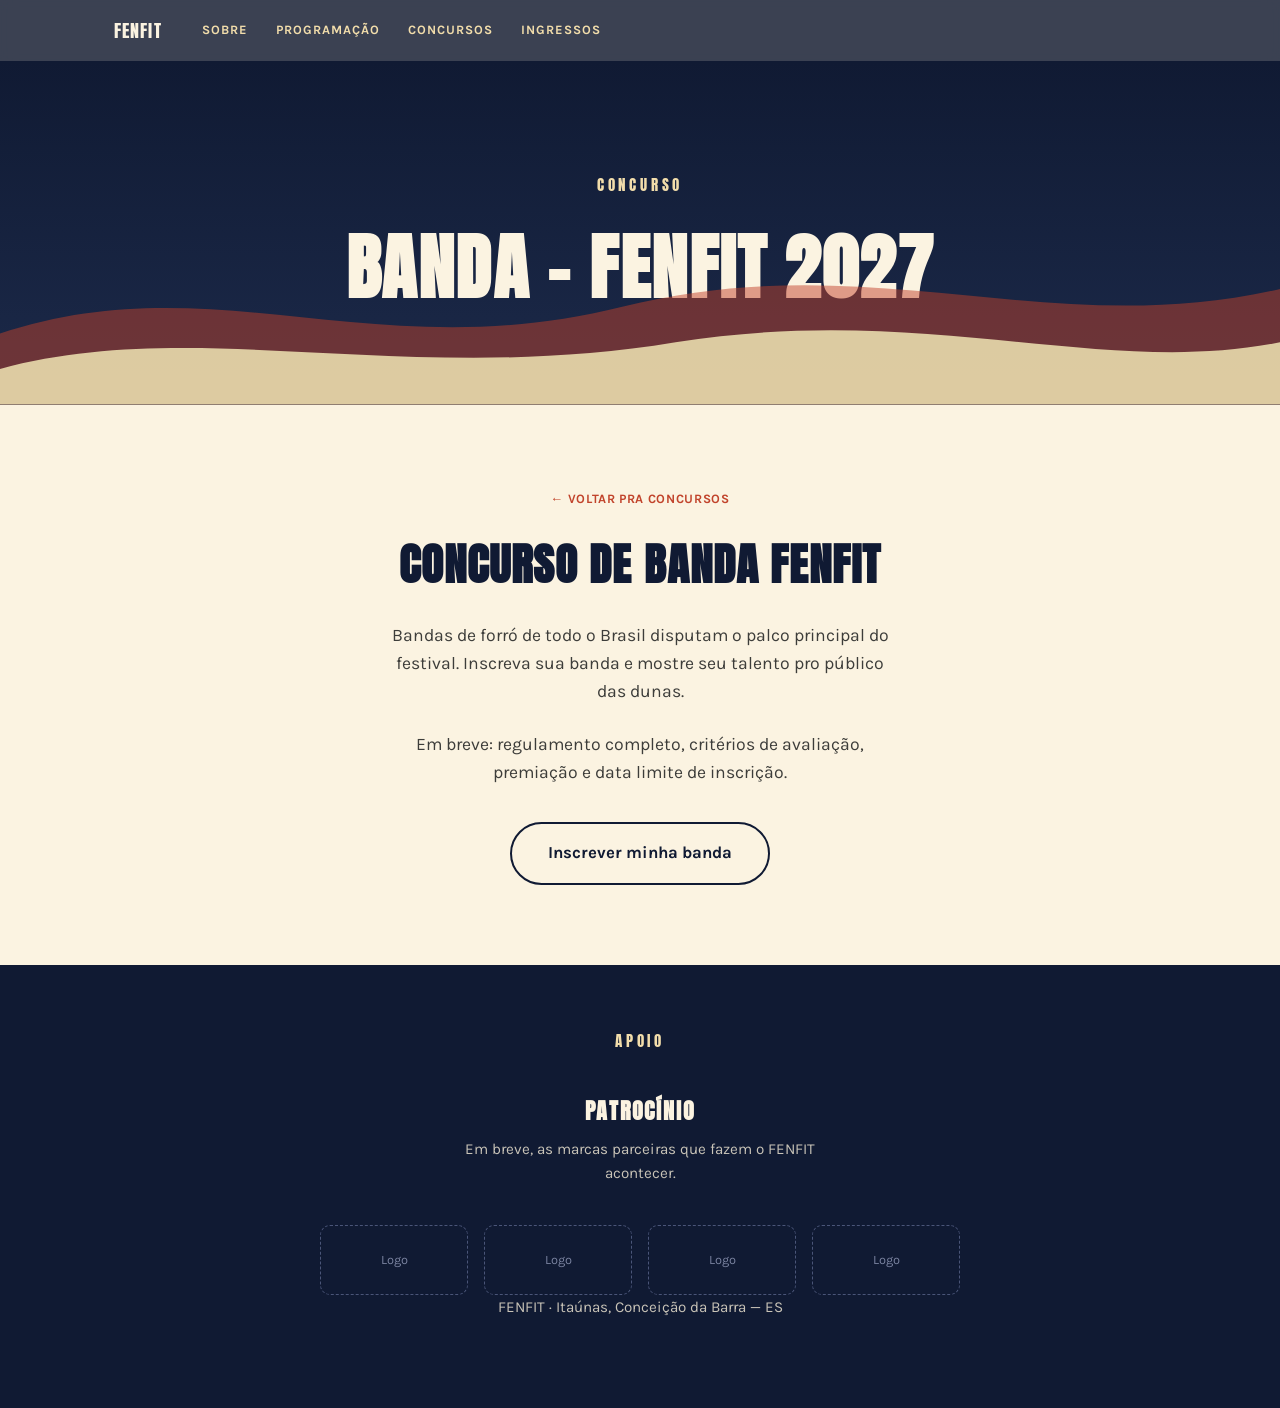
==== concurso-banda.html @ b6ad22d1 "first commit" ====
<!DOCTYPE html>
<html lang="pt-BR">
<head>
<meta charset="UTF-8">
<meta name="viewport" content="width=device-width, initial-scale=1.0">
<title>Concurso de Banda — FENFIT 2027</title>
<link rel="preconnect" href="https://fonts.googleapis.com">
<link rel="preconnect" href="https://fonts.gstatic.com" crossorigin>
<link href="https://fonts.googleapis.com/css2?family=Anton&family=Karla:wght@400;500;700&display=swap" rel="stylesheet">
<link rel="stylesheet" href="css/style.css">
</head>
<body>

<nav class="navbar">
  <div class="nav-inner">
    <a href="index.html" class="nav-logo">FENFIT</a>
    <div class="nav-links">
      <a href="sobre.html">Sobre</a>
      <a href="programacao.html">Programação</a>
      <div class="nav-item">
        <a href="concursos.html">Concursos</a>
        <div class="dropdown">
          <a href="concurso-banda.html">Banda - FENFIT 2027</a>
          <a href="concurso-danca.html">Dança - JACK AND JILL WFC FENFIT 2027</a>
        </div>
      </div>
      <a href="ingressos.html">Ingressos</a>
    </div>
  </div>
</nav>

<header class="page-hero">
  <svg class="dunes-mini" viewBox="0 0 1440 220" preserveAspectRatio="none" aria-hidden="true">
    <path fill="#c1432b" opacity="0.55" d="M0,140 C 240,60 420,180 700,110 C 980,40 1180,150 1440,90 L1440,220 L0,220 Z"/>
    <path fill="#f2ddab" d="M0,180 C 220,120 460,200 760,150 C 1040,105 1240,190 1440,150 L1440,220 L0,220 Z"/>
  </svg>
  <p class="eyebrow">Concurso</p>
  <h1>Banda - FENFIT 2027</h1>
</header>

<section class="page-content">
  <a href="concursos.html" class="breadcrumb" style="color:var(--terracotta);">← Voltar pra Concursos</a>
  <h2>Concurso de Banda FENFIT</h2>
  <p>Bandas de forró de todo o Brasil disputam o palco principal do festival. Inscreva sua banda e mostre seu talento pro público das dunas.</p>
  <p>Em breve: regulamento completo, critérios de avaliação, premiação e data limite de inscrição.</p>
  <a href="#" class="btn btn-outline">Inscrever minha banda</a>
</section>

<footer class="patrocinio">
  <p class="eyebrow">Apoio</p>
  <h3>Patrocínio</h3>
  <p>Em breve, as marcas parceiras que fazem o FENFIT acontecer.</p>
  <div class="sponsor-grid">
    <div class="sponsor-slot">Logo</div>
    <div class="sponsor-slot">Logo</div>
    <div class="sponsor-slot">Logo</div>
    <div class="sponsor-slot">Logo</div>
  </div>
  <p class="footer-note">FENFIT · Itaúnas, Conceição da Barra — ES</p>
</footer>

</body>
</html>
---- css/style.css ----
:root{
  --night:#1c2a4a;
  --night-deep:#101a33;
  --sand:#f2ddab;
  --terracotta:#c1432b;
  --terracotta-dark:#9c3421;
  --palm:#3f6b4c;
  --cream:#fbf3e1;
}

*{ box-sizing:border-box; margin:0; padding:0; }

html{ scroll-behavior:smooth; }

body{
  font-family:'Karla', sans-serif;
  background:var(--cream);
  color:var(--night-deep);
  line-height:1.6;
}

h1, h2, .eyebrow{
  font-family:'Anton', sans-serif;
  text-transform:uppercase;
  letter-spacing:0.02em;
}

a{ text-decoration:none; }

.btn{
  display:inline-block;
  font-family:'Karla', sans-serif;
  font-weight:700;
  font-size:1.05rem;
  padding:1rem 2.25rem;
  border-radius:999px;
  border:2px solid transparent;
  cursor:pointer;
  transition:transform 0.15s ease, box-shadow 0.15s ease;
}
.btn:hover{ transform:translateY(-2px); }
.btn:focus-visible{ outline:3px solid var(--sand); outline-offset:3px; }

.btn-primary{
  background:var(--terracotta);
  color:var(--cream);
  box-shadow:0 6px 0 var(--terracotta-dark);
}
.btn-primary:hover{ box-shadow:0 8px 0 var(--terracotta-dark); }
.btn-primary:active{ transform:translateY(2px); box-shadow:0 3px 0 var(--terracotta-dark); }

.btn-outline{
  background:transparent;
  color:var(--night-deep);
  border-color:var(--night-deep);
}
.btn-outline:hover{ background:var(--night-deep); color:var(--cream); }

/* ---------- NAVBAR ---------- */
.navbar{
  position:sticky;
  top:0;
  z-index:50;
  background:rgba(16,26,51,0.82);
  backdrop-filter:blur(8px);
  -webkit-backdrop-filter:blur(8px);
}

.nav-inner{
  max-width:1100px;
  margin:0 auto;
  padding:1rem 1.5rem;
  display:flex;
  align-items:center;
  justify-content:flex-start;
  gap:2.5rem;
  flex-wrap:wrap;
}

.nav-logo{
  font-family:'Anton', sans-serif;
  font-size:1.15rem;
  letter-spacing:0.06em;
  color:var(--cream);
}

.nav-links{
  display:flex;
  align-items:center;
  gap:1.75rem;
  flex-wrap:wrap;
}

.nav-links a{
  font-family:'Karla', sans-serif;
  font-weight:700;
  font-size:0.8rem;
  text-transform:uppercase;
  letter-spacing:0.08em;
  color:var(--sand);
  transition:color 0.15s ease;
}
.nav-links a:hover{ color:var(--cream); }
.nav-links a:focus-visible{ outline:2px solid var(--sand); outline-offset:4px; }

.nav-item{ position:relative; display:flex; align-items:center; }

.dropdown{
  position:absolute;
  top:100%;
  left:0;
  margin-top:0.75rem;
  min-width:270px;
  padding:0.5rem;
  background:var(--night-deep);
  border:1px solid rgba(242,221,171,0.15);
  border-radius:10px;
  box-shadow:0 12px 28px rgba(0,0,0,0.3);
  display:flex;
  flex-direction:column;
  gap:0.15rem;
  opacity:0;
  visibility:hidden;
  transform:translateY(-6px);
  transition:opacity 0.15s ease, transform 0.15s ease, visibility 0.15s;
}
.nav-item:hover .dropdown,
.nav-item:focus-within .dropdown{
  opacity:1;
  visibility:visible;
  transform:translateY(0);
}

.dropdown a{
  display:block;
  padding:0.65rem 0.85rem;
  border-radius:6px;
  font-size:0.75rem;
  white-space:nowrap;
  letter-spacing:0.03em;
}
.dropdown a:hover{ background:rgba(242,221,171,0.1); }

/* ---------- HERO ---------- */
.hero{
  position:relative;
  min-height:92vh;
  display:flex;
  align-items:center;
  justify-content:center;
  overflow:hidden;
  background:linear-gradient(180deg, var(--night-deep) 0%, var(--night) 55%, var(--terracotta) 100%);
}

.sun{
  position:absolute;
  bottom:18%;
  left:50%;
  transform:translate(-50%, 0);
  width:min(46vw, 420px);
  height:min(46vw, 420px);
  border-radius:50%;
  background:radial-gradient(circle at 50% 50%, var(--sand) 0%, var(--terracotta) 70%, transparent 72%);
  opacity:0.9;
}
@media (prefers-reduced-motion: no-preference){
  .sun{ animation:sunrise 2.4s cubic-bezier(0.22, 1, 0.36, 1) both, glow 5s ease-in-out infinite 2.4s; }
  @keyframes sunrise{
    from{ transform:translate(-50%, 45%); opacity:0; }
    60%{ opacity:1; }
    to{ transform:translate(-50%, 0); opacity:0.9; }
  }
  @keyframes glow{ 0%,100%{ opacity:0.85; } 50%{ opacity:1; } }
}

.dunes{
  position:absolute;
  bottom:0; left:0;
  width:100%;
  height:auto;
  display:block;
}

.hero-content{
  position:relative;
  z-index:2;
  text-align:center;
  color:var(--cream);
  padding:1.5rem;
}

.eyebrow{
  font-size:0.95rem;
  letter-spacing:0.25em;
  color:var(--sand);
  margin-bottom:0.75rem;
}

.hero-content h1{
  font-size:clamp(3.5rem, 13vw, 8rem);
  line-height:0.95;
  color:var(--cream);
  text-shadow:0 4px 0 rgba(0,0,0,0.15);
}

.subtitle{
  font-size:clamp(1.05rem, 2.4vw, 1.4rem);
  max-width:34ch;
  margin:1.25rem auto 2.25rem;
  color:var(--sand);
}

/* ---------- PÁGINAS INTERNAS ---------- */
.page-hero{
  position:relative;
  background:linear-gradient(180deg, var(--night-deep) 0%, var(--night) 100%);
  padding:7rem 1.5rem 5rem;
  text-align:center;
  color:var(--cream);
  overflow:hidden;
}
.page-hero .eyebrow{ color:var(--sand); }
.page-hero h1{
  font-size:clamp(2.4rem, 7vw, 4.5rem);
  color:var(--cream);
}
.page-hero .dunes-mini{
  position:absolute;
  bottom:0; left:0;
  width:100%;
  height:auto;
  display:block;
  opacity:0.9;
}

.breadcrumb{
  display:inline-block;
  font-family:'Karla', sans-serif;
  font-size:0.8rem;
  font-weight:700;
  text-transform:uppercase;
  letter-spacing:0.05em;
  color:var(--sand);
  margin-bottom:1.25rem;
}
.breadcrumb:hover{ text-decoration:underline; }

.page-content{
  max-width:760px;
  margin:0 auto;
  padding:5rem 1.5rem;
  text-align:center;
}
.page-content .eyebrow{ color:var(--terracotta); }
.page-content h2{
  font-size:clamp(2rem, 5.5vw, 2.8rem);
  color:var(--night-deep);
  margin-bottom:1.25rem;
}
.page-content p{
  font-size:1.1rem;
  color:#3d3d3a;
  max-width:52ch;
  margin:0 auto 1.5rem;
}
.page-content .btn{ margin-top:0.75rem; }

.section-tint{
  background:var(--sand);
  padding:5rem 1.5rem;
}
.section-tint .inner{
  max-width:900px;
  margin:0 auto;
  text-align:center;
}
.section-tint .eyebrow{ color:var(--terracotta); }
.section-tint h2{
  font-size:clamp(2rem, 5.5vw, 2.8rem);
  color:var(--night-deep);
  margin-bottom:1.25rem;
}
.section-tint > .inner > p{
  font-size:1.1rem;
  color:#3d3d3a;
  max-width:52ch;
  margin:0 auto;
}

.concurso-submenu{
  display:flex;
  justify-content:center;
  gap:1rem;
  flex-wrap:wrap;
  margin:2rem 0 0.5rem;
}
.concurso-submenu a{
  font-family:'Karla', sans-serif;
  font-weight:700;
  font-size:0.8rem;
  text-transform:uppercase;
  letter-spacing:0.05em;
  padding:0.65rem 1.25rem;
  border-radius:999px;
  border:2px solid var(--terracotta);
  color:var(--terracotta);
  transition:background 0.15s ease, color 0.15s ease;
}
.concurso-submenu a:hover{ background:var(--terracotta); color:var(--cream); }

.day-grid{
  display:grid;
  grid-template-columns:repeat(auto-fit, minmax(150px, 1fr));
  gap:1rem;
  max-width:900px;
  margin:2.5rem auto 0;
  text-align:left;
}
.day-card{
  background:var(--cream);
  border:1.5px solid rgba(28,42,74,0.12);
  border-radius:12px;
  padding:1.25rem;
}
.day-card .day-number{
  display:block;
  font-family:'Anton', sans-serif;
  font-size:0.85rem;
  color:var(--terracotta);
  letter-spacing:0.08em;
  margin-bottom:0.35rem;
}
.day-card p{
  margin:0;
  font-size:0.9rem;
  color:#5c5c58;
  max-width:none;
}

/* ---------- PATROCÍNIO (rodapé) ---------- */
footer.patrocinio{
  background:var(--night-deep);
  color:var(--cream);
  padding:4rem 1.5rem 3rem;
  text-align:center;
}

footer.patrocinio .eyebrow{ color:var(--sand); }

footer.patrocinio h3{
  font-family:'Anton', sans-serif;
  text-transform:uppercase;
  font-size:1.4rem;
  letter-spacing:0.08em;
  margin-bottom:0.5rem;
}

footer.patrocinio p{
  color:#c9c4b8;
  max-width:40ch;
  margin:0 auto 2.5rem;
  font-size:0.95rem;
}

.sponsor-grid{
  display:grid;
  grid-template-columns:repeat(auto-fit, minmax(120px, 1fr));
  gap:1rem;
  max-width:640px;
  margin:0 auto;
}

.sponsor-slot{
  border:1.5px dashed #4a5578;
  border-radius:10px;
  height:70px;
  display:flex;
  align-items:center;
  justify-content:center;
  font-size:0.8rem;
  color:#7a83a0;
}

.footer-note{
  margin-top:2.5rem;
  font-size:0.8rem;
  color:#5c6788;
}
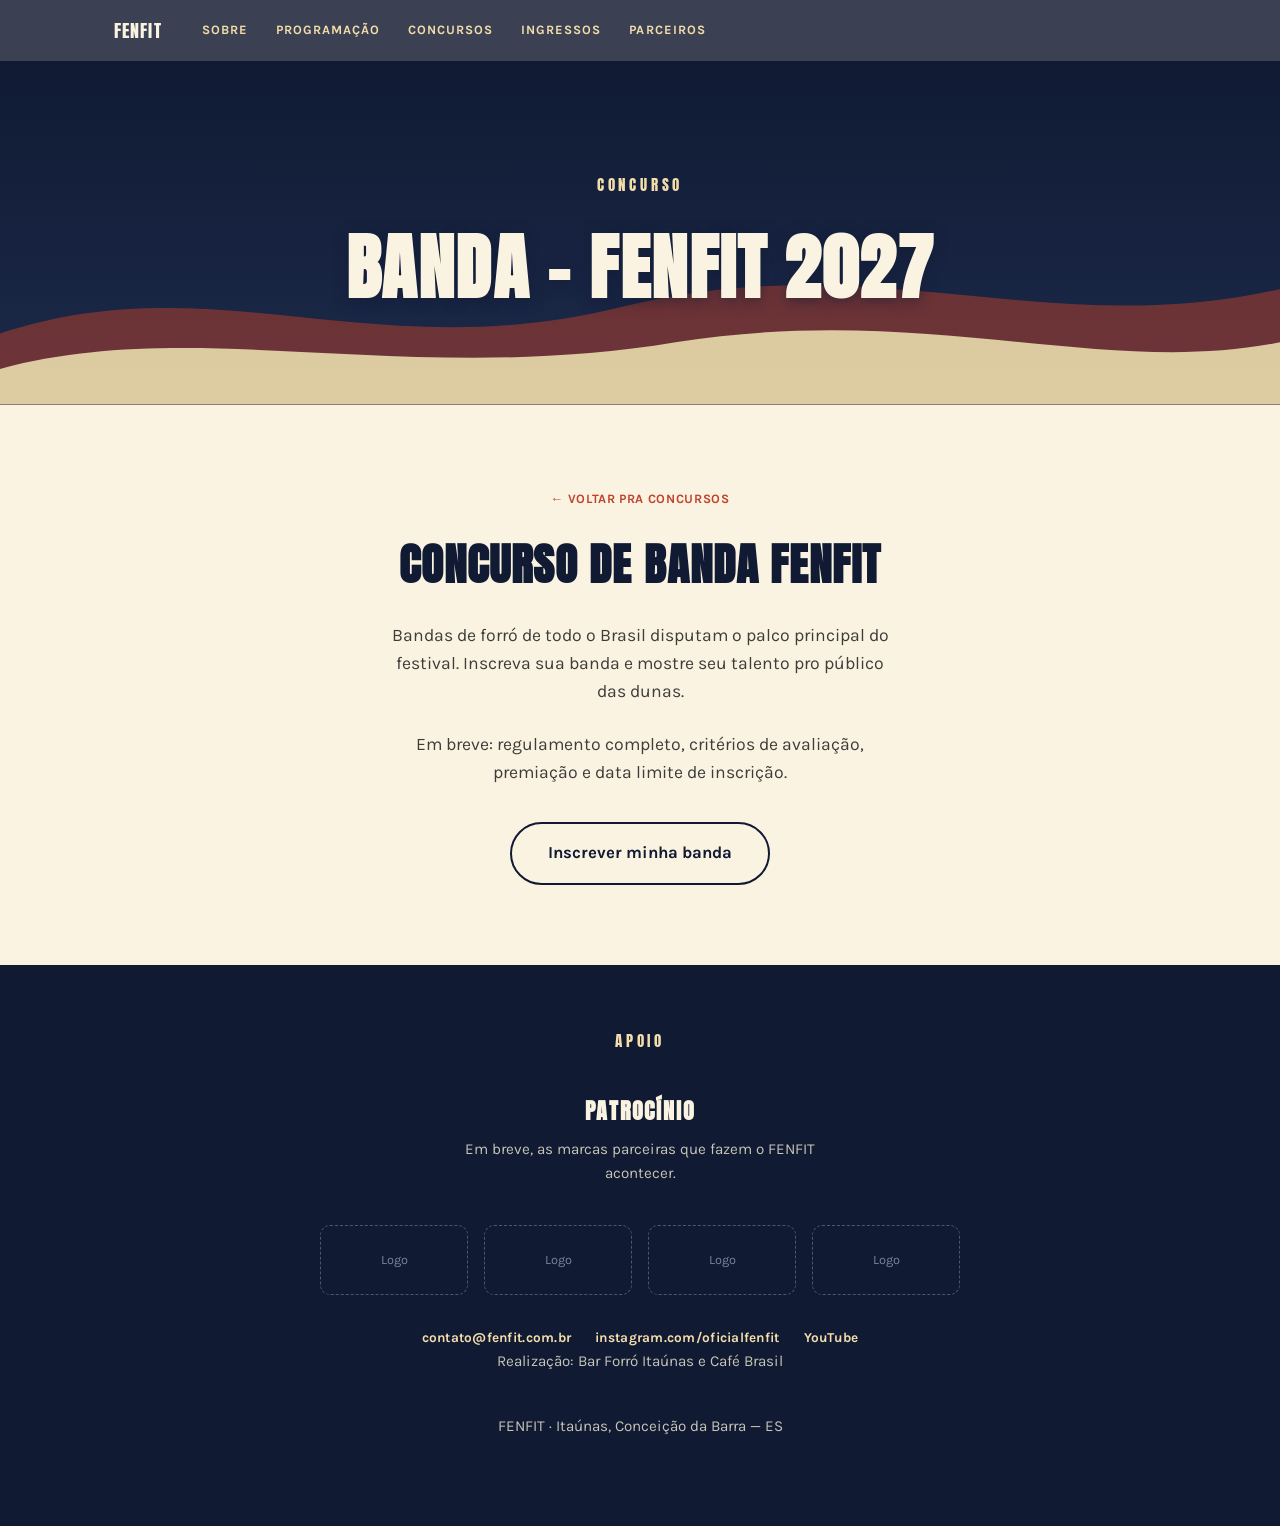
==== commit 0fab63bb: "favico" ====
--- a/concurso-banda.html
+++ b/concurso-banda.html
@@ -4,6 +4,14 @@
 <meta charset="UTF-8">
 <meta name="viewport" content="width=device-width, initial-scale=1.0">
 <title>Concurso de Banda — FENFIT 2027</title>
+<link rel="icon" type="image/x-icon" href="img/favicon.ico">
+<link rel="icon" type="image/png" sizes="32x32" href="img/favicon-32.png">
+<link rel="apple-touch-icon" sizes="180x180" href="img/apple-touch-icon.png">
+<meta name="description" content="Bandas de forró de todo o Brasil disputam o palco principal do FENFIT 2027. Inscreva a sua.">
+<meta property="og:title" content="Concurso de Banda — FENFIT 2027">
+<meta property="og:description" content="Bandas de forró de todo o Brasil disputam o palco principal do FENFIT 2027. Inscreva a sua.">
+<meta property="og:type" content="website">
+<meta property="og:image" content="img/apple-touch-icon.png">
 <link rel="preconnect" href="https://fonts.googleapis.com">
 <link rel="preconnect" href="https://fonts.gstatic.com" crossorigin>
 <link href="https://fonts.googleapis.com/css2?family=Anton&family=Karla:wght@400;500;700&display=swap" rel="stylesheet">
@@ -25,6 +33,17 @@
         </div>
       </div>
       <a href="ingressos.html">Ingressos</a>
+      <div class="nav-item">
+        <a href="parceiros.html">Parceiros</a>
+        <div class="dropdown">
+          <a href="parceiros.html#patrocinadores">Patrocinadores</a>
+          <a href="parceiros.html#excursoes">Excursões</a>
+          <a href="parceiros.html#pousadas">Pousadas</a>
+          <a href="parceiros.html#campings">Campings</a>
+          <a href="parceiros.html#restaurantes">Restaurantes</a>
+          <a href="parceiros.html#moda-forro">Moda Forró</a>
+        </div>
+      </div>
     </div>
   </div>
 </nav>
@@ -39,7 +58,7 @@
 </header>
 
 <section class="page-content">
-  <a href="concursos.html" class="breadcrumb" style="color:var(--terracotta);">← Voltar pra Concursos</a>
+  <a href="concursos.html" class="breadcrumb breadcrumb-dark">← Voltar pra Concursos</a>
   <h2>Concurso de Banda FENFIT</h2>
   <p>Bandas de forró de todo o Brasil disputam o palco principal do festival. Inscreva sua banda e mostre seu talento pro público das dunas.</p>
   <p>Em breve: regulamento completo, critérios de avaliação, premiação e data limite de inscrição.</p>
@@ -56,6 +75,12 @@
     <div class="sponsor-slot">Logo</div>
     <div class="sponsor-slot">Logo</div>
   </div>
+  <div class="footer-contacts">
+    <a href="mailto:contato@fenfit.com.br">contato@fenfit.com.br</a>
+    <a href="https://instagram.com/oficialfenfit" target="_blank" rel="noopener">instagram.com/oficialfenfit</a>
+    <a href="https://www.youtube.com/@ForrodeItaunas" target="_blank" rel="noopener">YouTube</a>
+  </div>
+  <p class="footer-note">Realização: Bar Forró Itaúnas e Café Brasil</p>
   <p class="footer-note">FENFIT · Itaúnas, Conceição da Barra — ES</p>
 </footer>
 
--- a/css/style.css
+++ b/css/style.css
@@ -219,10 +219,13 @@
   color:var(--cream);
   overflow:hidden;
 }
-.page-hero .eyebrow{ color:var(--sand); }
+.page-hero .eyebrow{ color:var(--sand); position:relative; z-index:2; }
 .page-hero h1{
   font-size:clamp(2.4rem, 7vw, 4.5rem);
   color:var(--cream);
+  position:relative;
+  z-index:2;
+  text-shadow:0 3px 14px rgba(16,26,51,0.55);
 }
 .page-hero .dunes-mini{
   position:absolute;
@@ -231,6 +234,35 @@
   height:auto;
   display:block;
   opacity:0.9;
+}
+
+.page-banner{
+  max-width:1100px;
+  margin:-3rem auto 0;
+  padding:0 1.5rem;
+  position:relative;
+  z-index:3;
+}
+.page-banner .banner-slot{
+  aspect-ratio:21/6;
+  border:2px dashed rgba(28,42,74,0.25);
+  border-radius:16px;
+  background:var(--sand);
+  display:flex;
+  align-items:center;
+  justify-content:center;
+  text-align:center;
+  padding:1rem;
+  color:var(--night-deep);
+  font-family:'Karla', sans-serif;
+  font-weight:700;
+  font-size:0.85rem;
+  text-transform:uppercase;
+  letter-spacing:0.05em;
+  box-shadow:0 12px 28px rgba(16,26,51,0.15);
+}
+@media (max-width:600px){
+  .page-banner .banner-slot{ aspect-ratio:4/3; }
 }
 
 .breadcrumb{
@@ -245,6 +277,8 @@
 }
 .breadcrumb:hover{ text-decoration:underline; }
 
+.breadcrumb-dark{ color:var(--terracotta); }
+
 .page-content{
   max-width:760px;
   margin:0 auto;
@@ -265,26 +299,17 @@
 }
 .page-content .btn{ margin-top:0.75rem; }
 
-.section-tint{
-  background:var(--sand);
-  padding:5rem 1.5rem;
-}
-.section-tint .inner{
+.prog-section{ padding:4.5rem 1.5rem; }
+.prog-section.tint{ background:var(--sand); }
+.prog-section .inner{
   max-width:900px;
   margin:0 auto;
   text-align:center;
 }
-.section-tint .eyebrow{ color:var(--terracotta); }
-.section-tint h2{
-  font-size:clamp(2rem, 5.5vw, 2.8rem);
-  color:var(--night-deep);
-  margin-bottom:1.25rem;
-}
-.section-tint > .inner > p{
-  font-size:1.1rem;
-  color:#3d3d3a;
-  max-width:52ch;
-  margin:0 auto;
+.prog-section .eyebrow{ color:var(--terracotta); }
+.prog-section h2{
+  font-size:clamp(1.8rem, 5vw, 2.5rem);
+  color:var(--night-deep);
 }
 
 .concurso-submenu{
@@ -310,17 +335,29 @@
 
 .day-grid{
   display:grid;
-  grid-template-columns:repeat(auto-fit, minmax(150px, 1fr));
+  grid-template-columns:repeat(4, 1fr);
   gap:1rem;
   max-width:900px;
   margin:2.5rem auto 0;
   text-align:left;
+}
+@media (max-width:720px){
+  .day-grid{ grid-template-columns:repeat(2, 1fr); }
+}
+@media (max-width:420px){
+  .day-grid{ grid-template-columns:1fr; }
 }
 .day-card{
   background:var(--cream);
   border:1.5px solid rgba(28,42,74,0.12);
   border-radius:12px;
   padding:1.25rem;
+  cursor:pointer;
+  transition:transform 0.2s ease, box-shadow 0.2s ease;
+}
+.day-card:hover{
+  transform:scale(1.05);
+  box-shadow:0 10px 24px rgba(28,42,74,0.15);
 }
 .day-card .day-number{
   display:block;
@@ -335,6 +372,123 @@
   font-size:0.9rem;
   color:#5c5c58;
   max-width:none;
+}
+
+.day-card-split{
+  background:var(--cream);
+  border:1.5px solid rgba(28,42,74,0.12);
+  border-radius:12px;
+  overflow:hidden;
+  cursor:pointer;
+  transition:transform 0.2s ease, box-shadow 0.2s ease;
+}
+.day-card-split:hover{
+  transform:scale(1.05);
+  box-shadow:0 10px 24px rgba(28,42,74,0.15);
+}
+.day-card-split .day-card-split-head{
+  padding:0.85rem 1.1rem 0.35rem;
+  font-family:'Anton', sans-serif;
+  font-size:0.8rem;
+  color:var(--terracotta);
+  letter-spacing:0.06em;
+}
+.day-card-split .half{ padding:0.75rem 1.1rem; }
+.day-card-split .half + .half{ border-top:1px solid rgba(28,42,74,0.12); }
+.day-card-split .half-label{
+  display:block;
+  font-family:'Anton', sans-serif;
+  font-size:0.75rem;
+  color:var(--night-deep);
+  letter-spacing:0.05em;
+  margin-bottom:0.2rem;
+}
+.day-card-split .half p{
+  margin:0;
+  font-size:0.85rem;
+  color:#5c5c58;
+}
+
+/* ---------- MODAL DO CARD ---------- */
+.modal-overlay{
+  position:fixed;
+  inset:0;
+  background:rgba(16,26,51,0.65);
+  display:flex;
+  align-items:center;
+  justify-content:center;
+  padding:1.5rem;
+  opacity:0;
+  visibility:hidden;
+  transition:opacity 0.2s ease, visibility 0.2s;
+  z-index:200;
+}
+.modal-overlay.is-open{
+  opacity:1;
+  visibility:visible;
+}
+
+.modal-box{
+  position:relative;
+  background:var(--cream);
+  border-radius:16px;
+  padding:2.5rem 2rem 2rem;
+  max-width:400px;
+  width:100%;
+  text-align:left;
+  box-shadow:0 24px 48px rgba(0,0,0,0.3);
+  transform:scale(0.94);
+  transition:transform 0.2s ease;
+}
+.modal-overlay.is-open .modal-box{ transform:scale(1); }
+
+.modal-close{
+  position:absolute;
+  top:0.75rem;
+  right:0.75rem;
+  width:36px;
+  height:36px;
+  border:none;
+  border-radius:50%;
+  background:transparent;
+  color:var(--night-deep);
+  font-size:1.4rem;
+  line-height:1;
+  cursor:pointer;
+  transition:background 0.15s ease;
+}
+.modal-close:hover{ background:rgba(28,42,74,0.08); }
+.modal-close:focus-visible{ outline:2px solid var(--terracotta); outline-offset:2px; }
+
+.modal-content .day-number{
+  display:block;
+  font-family:'Anton', sans-serif;
+  font-size:1rem;
+  color:var(--terracotta);
+  letter-spacing:0.06em;
+  margin-bottom:0.5rem;
+}
+.modal-content .day-card-split-head{
+  font-family:'Anton', sans-serif;
+  font-size:1rem;
+  color:var(--terracotta);
+  letter-spacing:0.06em;
+  margin-bottom:0.75rem;
+}
+.modal-content .half{ padding:0.5rem 0; }
+.modal-content .half + .half{ border-top:1px solid rgba(28,42,74,0.12); }
+.modal-content .half-label{
+  display:block;
+  font-family:'Anton', sans-serif;
+  font-size:0.85rem;
+  color:var(--night-deep);
+  letter-spacing:0.05em;
+  margin-bottom:0.2rem;
+}
+.modal-content p{
+  margin:0;
+  font-size:0.95rem;
+  color:#5c5c58;
 }
 
 /* ---------- PATROCÍNIO (rodapé) ---------- */
@@ -386,3 +540,20 @@
   font-size:0.8rem;
   color:#5c6788;
 }
+
+.footer-contacts{
+  display:flex;
+  justify-content:center;
+  flex-wrap:wrap;
+  gap:1.5rem;
+  margin-top:2rem;
+}
+.footer-contacts a{
+  font-family:'Karla', sans-serif;
+  font-weight:700;
+  font-size:0.85rem;
+  letter-spacing:0.02em;
+  color:var(--sand);
+  transition:color 0.15s ease;
+}
+.footer-contacts a:hover{ color:var(--cream); }
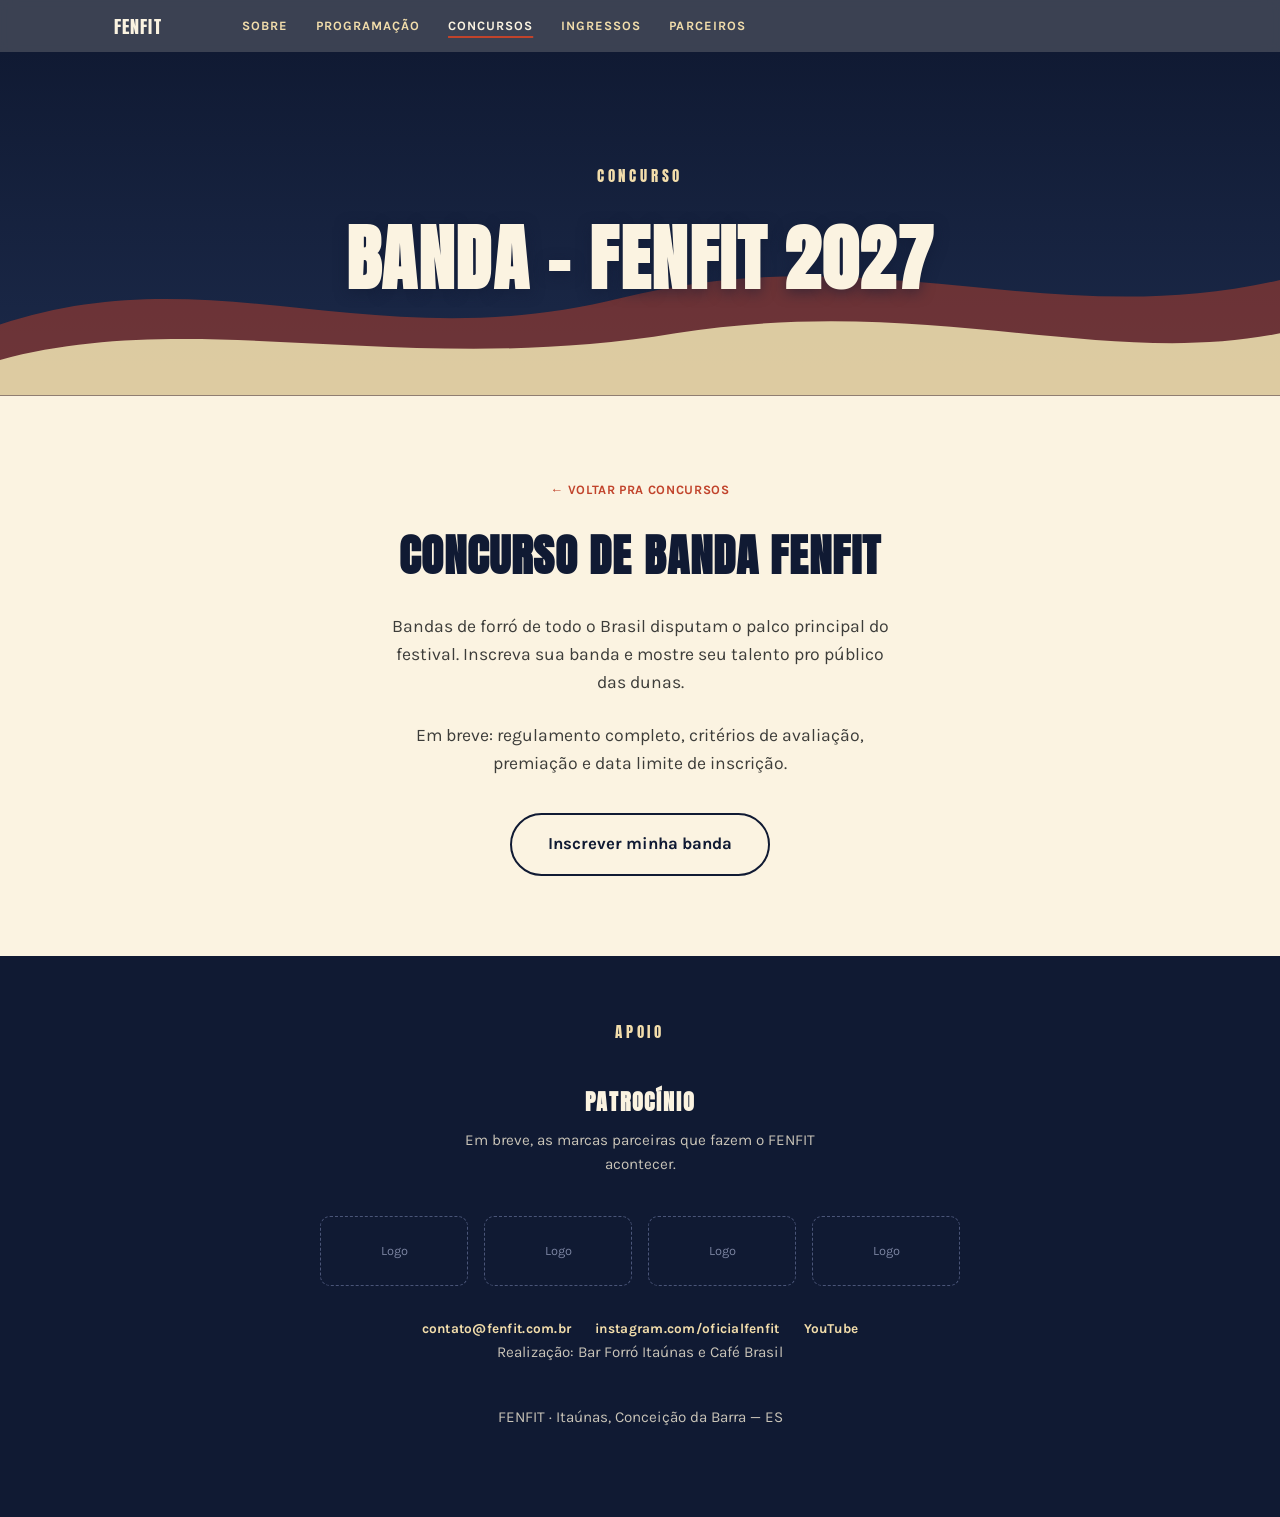
==== commit b2534b1c: "Ajuste no MENU" ====
--- a/concurso-banda.html
+++ b/concurso-banda.html
@@ -19,34 +19,7 @@
 </head>
 <body>
 
-<nav class="navbar">
-  <div class="nav-inner">
-    <a href="index.html" class="nav-logo">FENFIT</a>
-    <div class="nav-links">
-      <a href="sobre.html">Sobre</a>
-      <a href="programacao.html">Programação</a>
-      <div class="nav-item">
-        <a href="concursos.html">Concursos</a>
-        <div class="dropdown">
-          <a href="concurso-banda.html">Banda - FENFIT 2027</a>
-          <a href="concurso-danca.html">Dança - JACK AND JILL WFC FENFIT 2027</a>
-        </div>
-      </div>
-      <a href="ingressos.html">Ingressos</a>
-      <div class="nav-item">
-        <a href="parceiros.html">Parceiros</a>
-        <div class="dropdown">
-          <a href="parceiros.html#patrocinadores">Patrocinadores</a>
-          <a href="parceiros.html#excursoes">Excursões</a>
-          <a href="parceiros.html#pousadas">Pousadas</a>
-          <a href="parceiros.html#campings">Campings</a>
-          <a href="parceiros.html#restaurantes">Restaurantes</a>
-          <a href="parceiros.html#moda-forro">Moda Forró</a>
-        </div>
-      </div>
-    </div>
-  </div>
-</nav>
+<nav class="navbar" id="site-nav"></nav>
 
 <header class="page-hero">
   <svg class="dunes-mini" viewBox="0 0 1440 220" preserveAspectRatio="none" aria-hidden="true">
@@ -65,24 +38,9 @@
   <a href="#" class="btn btn-outline">Inscrever minha banda</a>
 </section>
 
-<footer class="patrocinio">
-  <p class="eyebrow">Apoio</p>
-  <h3>Patrocínio</h3>
-  <p>Em breve, as marcas parceiras que fazem o FENFIT acontecer.</p>
-  <div class="sponsor-grid">
-    <div class="sponsor-slot">Logo</div>
-    <div class="sponsor-slot">Logo</div>
-    <div class="sponsor-slot">Logo</div>
-    <div class="sponsor-slot">Logo</div>
-  </div>
-  <div class="footer-contacts">
-    <a href="mailto:contato@fenfit.com.br">contato@fenfit.com.br</a>
-    <a href="https://instagram.com/oficialfenfit" target="_blank" rel="noopener">instagram.com/oficialfenfit</a>
-    <a href="https://www.youtube.com/@ForrodeItaunas" target="_blank" rel="noopener">YouTube</a>
-  </div>
-  <p class="footer-note">Realização: Bar Forró Itaúnas e Café Brasil</p>
-  <p class="footer-note">FENFIT · Itaúnas, Conceição da Barra — ES</p>
-</footer>
+<footer class="patrocinio" id="site-footer"></footer>
 
+<script src="js/partials.js"></script>
+<script src="js/script.js"></script>
 </body>
 </html>
--- a/css/style.css
+++ b/css/style.css
@@ -17,6 +17,7 @@
   background:var(--cream);
   color:var(--night-deep);
   line-height:1.6;
+  overflow-x:hidden;
 }
 
 h1, h2, .eyebrow{
@@ -80,8 +81,33 @@
 .nav-logo{
   font-family:'Anton', sans-serif;
   font-size:1.15rem;
+  line-height:1;
   letter-spacing:0.06em;
   color:var(--cream);
+}
+
+.nav-right-group{
+  display:flex;
+  align-items:center;
+}
+
+.nav-current-page{
+  display:none;
+  font-family:'Karla', sans-serif;
+  font-weight:700;
+  font-size:0.78rem;
+  text-transform:uppercase;
+  letter-spacing:0.06em;
+  color:var(--cream);
+  border-bottom:2px solid var(--terracotta);
+  padding-bottom:0.15rem;
+  white-space:nowrap;
+  overflow:hidden;
+  max-width:200px;
+  opacity:1;
+  transform:translateX(0);
+  margin-right:0.6rem;
+  transition:opacity 0.22s ease, transform 0.22s ease, max-width 0.22s ease, margin-right 0.22s ease;
 }
 
 .nav-links{
@@ -102,8 +128,44 @@
 }
 .nav-links a:hover{ color:var(--cream); }
 .nav-links a:focus-visible{ outline:2px solid var(--sand); outline-offset:4px; }
+.nav-links a.active{
+  color:var(--cream);
+  text-decoration:underline;
+  text-decoration-color:var(--terracotta);
+  text-decoration-thickness:2px;
+  text-underline-offset:6px;
+}
+
+.nav-toggle-menu{
+  display:none;
+  background:none;
+  border:none;
+  color:var(--cream);
+  font-size:1.5rem;
+  line-height:1;
+  cursor:pointer;
+  padding:0.25rem 0.35rem;
+}
+.nav-toggle-menu:focus-visible{ outline:2px solid var(--sand); outline-offset:3px; }
 
 .nav-item{ position:relative; display:flex; align-items:center; }
+
+.nav-item-row{
+  display:flex;
+  align-items:center;
+  gap:0.25rem;
+}
+
+.nav-toggle-sub{
+  display:none;
+  background:none;
+  border:none;
+  color:var(--sand);
+  font-size:1rem;
+  padding:0.4rem;
+  cursor:pointer;
+  transition:transform 0.2s ease;
+}
 
 .dropdown{
   position:absolute;
@@ -141,6 +203,65 @@
 }
 .dropdown a:hover{ background:rgba(242,221,171,0.1); }
 
+/* ---------- MENU MOBILE ---------- */
+@media (max-width:860px){
+  .nav-inner{
+    justify-content:space-between;
+    padding:0.65rem 1.25rem;
+    gap:0.75rem;
+  }
+  .nav-toggle-menu{ display:inline-flex; font-size:1.3rem; }
+  .nav-current-page{ display:inline-block; }
+  .navbar.menu-open .nav-current-page{
+    opacity:0;
+    transform:translateX(10px);
+    max-width:0;
+    margin-right:0;
+  }
+
+  .nav-links{
+    flex-basis:100%;
+    width:100%;
+    flex-direction:column;
+    align-items:flex-start;
+    gap:0;
+    max-height:0;
+    overflow-x:hidden;
+    overflow-y:hidden;
+    transition:max-height 0.3s ease;
+  }
+  .navbar.menu-open .nav-links{
+    max-height:calc(100vh - 64px);
+    overflow-y:auto;
+    -webkit-overflow-scrolling:touch;
+  }
+  .nav-links a{ width:100%; padding:0.85rem 0.25rem; }
+
+  .nav-item{ width:100%; flex-direction:column; align-items:stretch; }
+  .nav-item-row{ justify-content:space-between; width:100%; }
+  .nav-toggle-sub{ display:inline-flex; }
+
+  .dropdown{
+    position:static;
+    opacity:1;
+    visibility:visible;
+    transform:none;
+    box-shadow:none;
+    border:none;
+    background:rgba(0,0,0,0.15);
+    margin-top:0;
+    padding:0.25rem 0.25rem 0.5rem 1rem;
+    min-width:0;
+    width:100%;
+    display:none;
+  }
+  .nav-item:hover .dropdown,
+  .nav-item:focus-within .dropdown{ display:none; }
+  .nav-item.open .dropdown{ display:flex; }
+  .nav-item.open .nav-toggle-sub{ transform:rotate(180deg); }
+}
+
+
 /* ---------- HERO ---------- */
 .hero{
   position:relative;
@@ -556,4 +677,4 @@
   color:var(--sand);
   transition:color 0.15s ease;
 }
-.footer-contacts a:hover{ color:var(--cream); }
+.footer-contacts a:hover{ color:var(--cream); }
